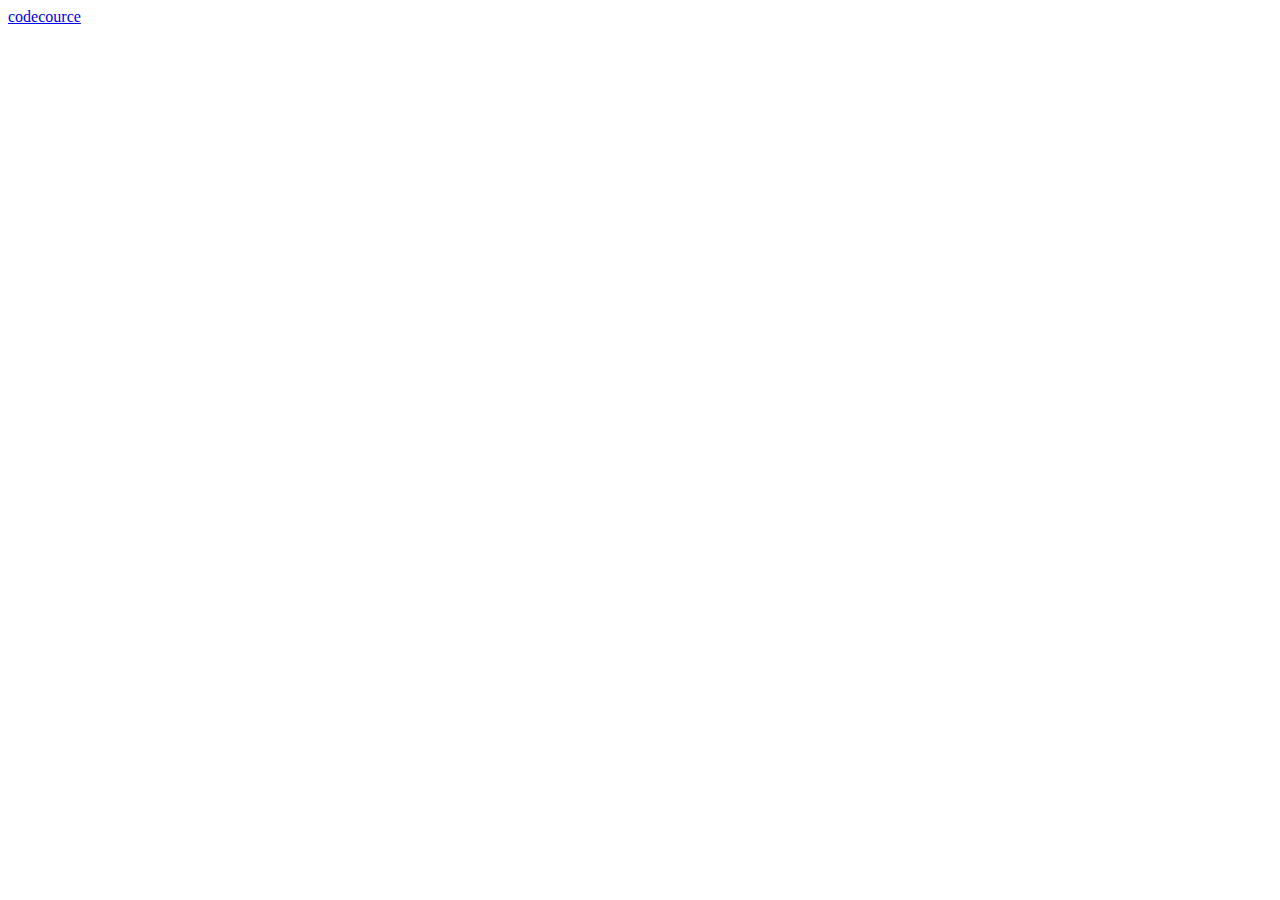
==== index.html @ 5fa41f90 "Create index.html" ====
<!DOCTYPE html>
<html lang="en">
<head>
    <meta charset="UTF-8">
    <meta name="viewport" content="width=device-width, initial-scale=1.0">
    <meta http-equiv="X-UA-Compatible" content="ie=edge">
    <title>Document</title>
</head>
<body>
    <a href="mw/codecource/index.html">codecource</a>
</body>
</html>
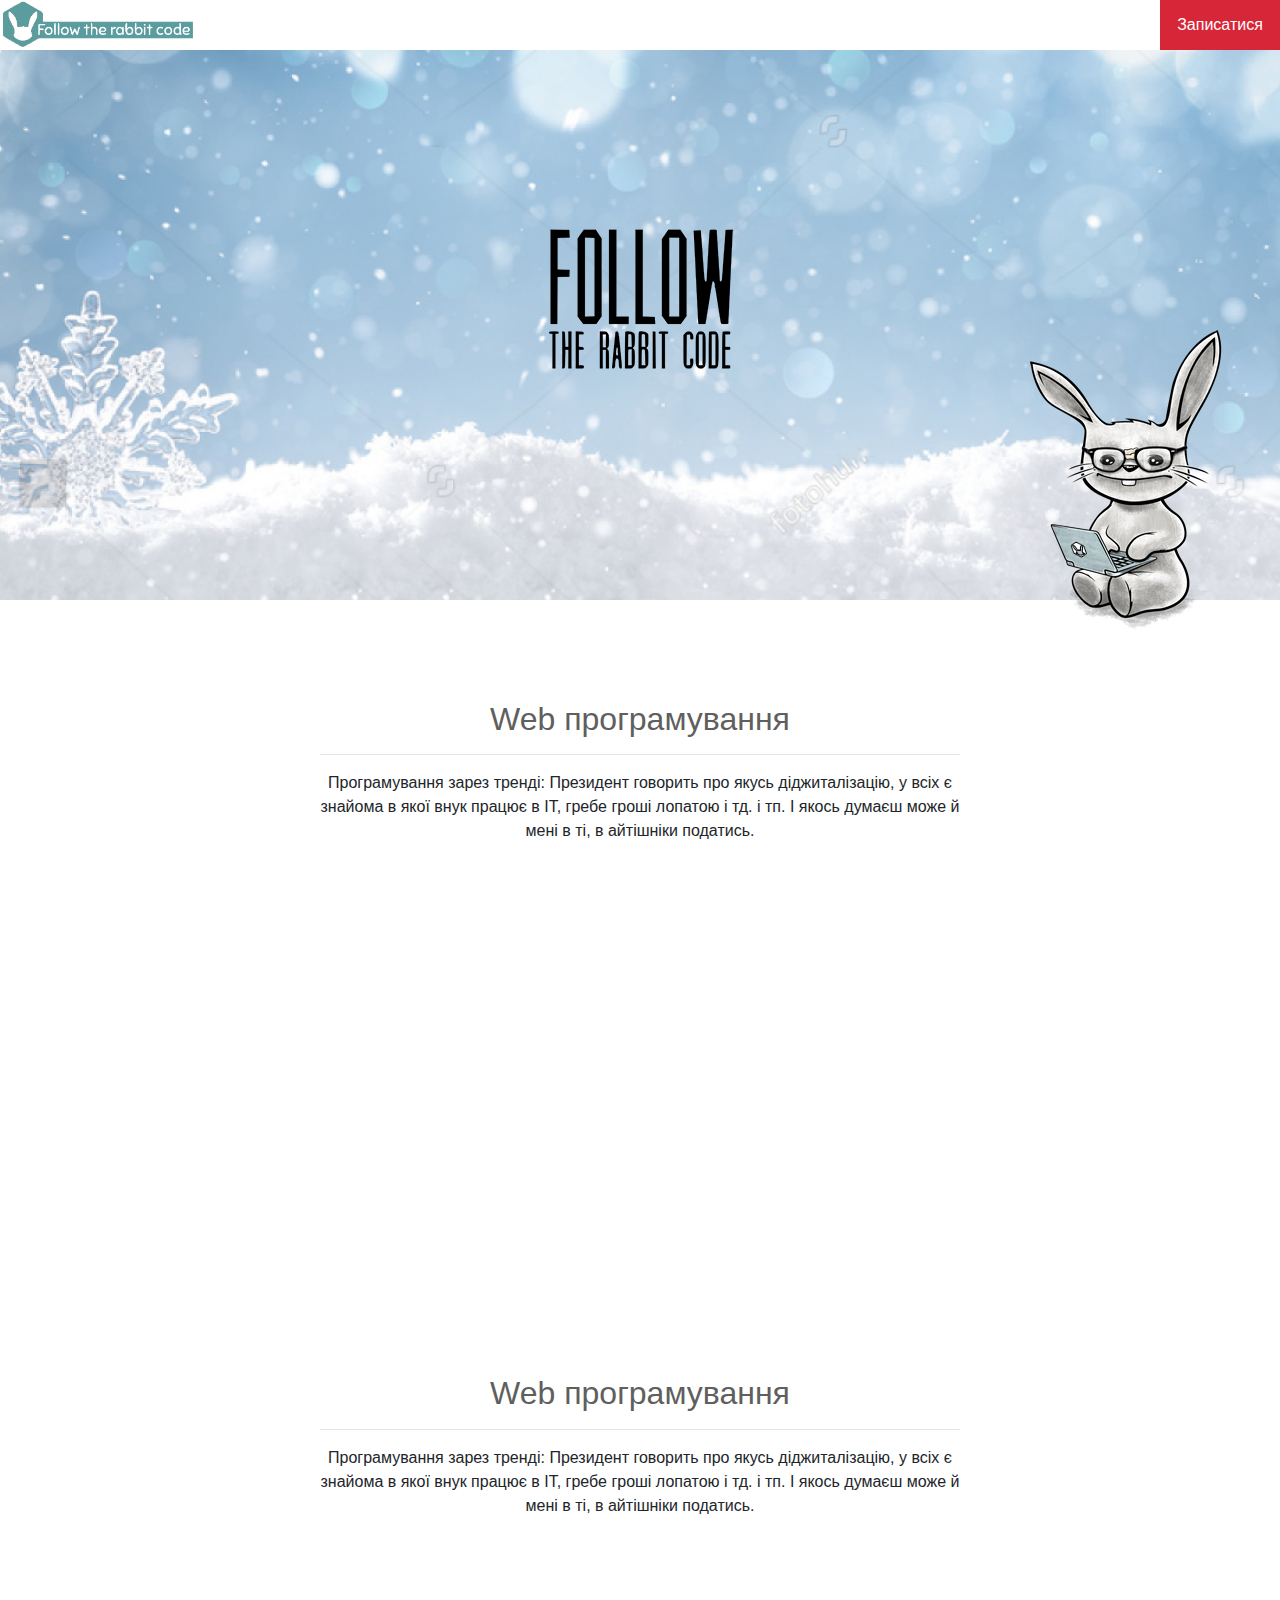
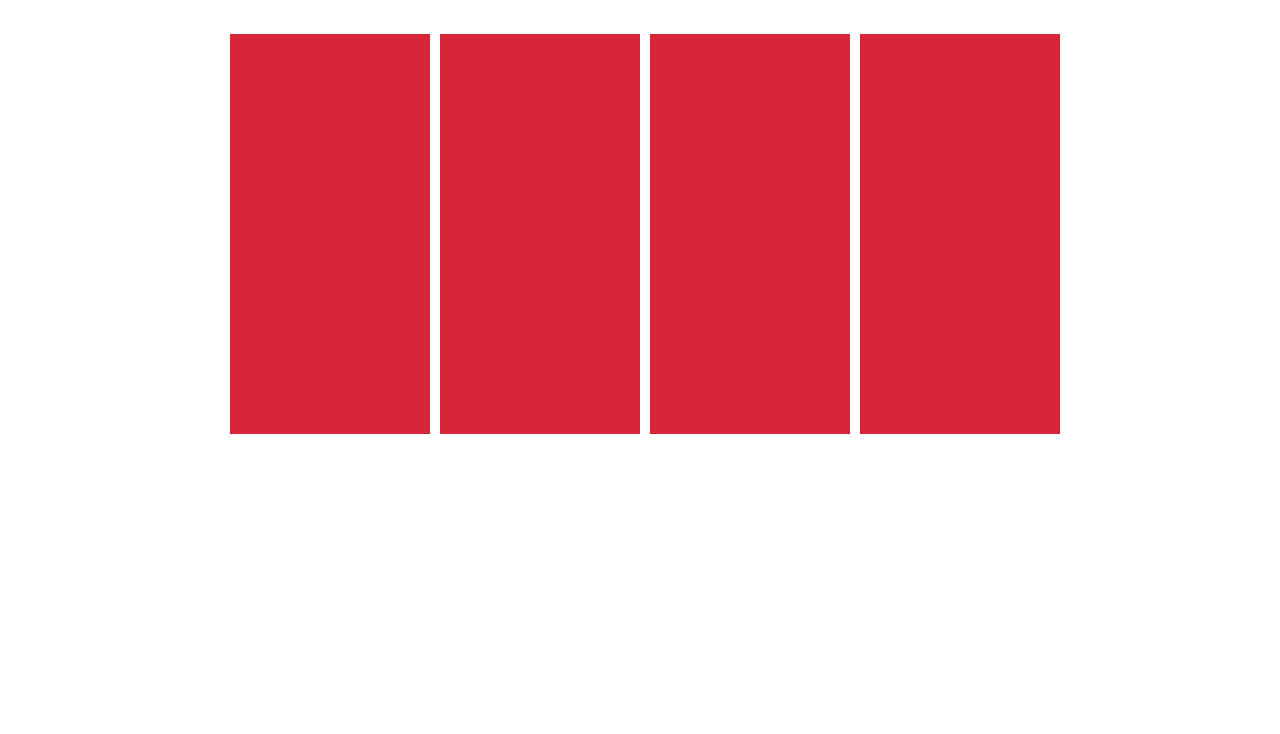
==== commit 95c446de: "innit app 2" ====
--- a/index.html
+++ b/index.html
@@ -1,12 +1,100 @@
 <!DOCTYPE html>
 <html lang="en">
 <head>
-    <meta charset="UTF-8">
-    <meta name="viewport" content="width=device-width, initial-scale=1.0">
+    <meta charset="UTF-8">    
+    <meta name="viewport" content="width=device-width, initial-scale=1, shrink-to-fit=no">
     <meta http-equiv="X-UA-Compatible" content="ie=edge">
-    <title>Document</title>
+    <link rel="stylesheet" href="./src/style.css">
+    <link rel="stylesheet" href="https://stackpath.bootstrapcdn.com/bootstrap/4.3.1/css/bootstrap.min.css" integrity="sha384-ggOyR0iXCbMQv3Xipma34MD+dH/1fQ784/j6cY/iJTQUOhcWr7x9JvoRxT2MZw1T" crossorigin="anonymous">
+
+    <title>Web programing</title>
 </head>
-<body>
-    <a href="mw/codecource/index.html">codecource</a>
-</body>
+    <body>
+        
+        <nav class="nav">
+            <div class="logo">
+                <img src="./src/img/logo_10.jpg" alt="">
+            </div>
+
+            <div class="r-button">
+                <div class="border_button">
+                    <div></div>
+                    <div><p>Записатися</p></div>
+                    <div></div>                
+                </div>
+            </div>
+        </nav>
+
+        <header class="top_banner">
+
+            <div class="logo_txt">
+            </div>
+
+            <div class="rabbit">                
+            </div>
+        </header>  
+                
+        <div class="text_baner">
+            <h2>Web програмування</h2>  
+            <hr>
+            <p>Програмування зарез тренді: Президент говорить про якусь діджиталізацію, у всіх є знайома в якої внук працює в IT, гребе гроші лопатою і тд. і тп. І якось думаєш може й мені в ті, в айтішніки податись.</p>
+        </div>
+
+        <div class="video_block">
+            <iframe width="560" height="315" src="https://www.youtube.com/embed/NOVaNe3jx6c" frameborder="0" allow="accelerometer; autoplay; encrypted-media; gyroscope; picture-in-picture" allowfullscreen></iframe>
+        </div>
+
+        <div class="text_baner">
+            <h2>Web програмування</h2>  
+            <hr>
+            <p>Програмування зарез тренді: Президент говорить про якусь діджиталізацію, у всіх є знайома в якої внук працює в IT, гребе гроші лопатою і тд. і тп. І якось думаєш може й мені в ті, в айтішніки податись.</p>
+        </div>
+
+        <div class="content_section">
+            <div class="block_skils">
+                <div>
+                    <img src="" alt="">
+                </div>
+                <div class="diskription">
+                    <p></p>
+                </div>             
+            </div>
+            <div class="block_skils">
+                <div>
+                    <img src="" alt="">
+                </div>
+                <div class="diskription">
+                    <p></p>
+                </div>             
+            </div>
+            <div class="block_skils">
+                <div>
+                    <img src="" alt="">
+                </div>
+                <div class="diskription">
+                    <p></p>
+                </div>             
+            </div>
+            <div class="block_skils">
+                <div>
+                    <img src="" alt="">
+                </div>
+                <div class="diskription">
+                    <p></p>
+                </div>             
+            </div>
+        </div>
+
+        <div class="content_block">
+
+        </div>
+
+       <iframe allowTransparency="true" style="min-height:300px; height:inherit; overflow:auto;" width="100%" id="contactform123" name="contactform123" marginwidth="0" marginheight="0" frameborder="0" src="//www.123formbuilder.com/my-contact-form-5208012.html"><p>Your browser does not support iframes. The contact form cannot be displayed. Please use another contact method (phone, fax etc)</p></iframe><!-- www.123formbuilder.com script ends here -->
+
+
+        <script src="https://code.jquery.com/jquery-3.3.1.slim.min.js" integrity="sha384-q8i/X+965DzO0rT7abK41JStQIAqVgRVzpbzo5smXKp4YfRvH+8abtTE1Pi6jizo" crossorigin="anonymous"></script>
+        <script src="https://cdnjs.cloudflare.com/ajax/libs/popper.js/1.14.7/umd/popper.min.js" integrity="sha384-UO2eT0CpHqdSJQ6hJty5KVphtPhzWj9WO1clHTMGa3JDZwrnQq4sF86dIHNDz0W1" crossorigin="anonymous"></script>
+        <script src="https://stackpath.bootstrapcdn.com/bootstrap/4.3.1/js/bootstrap.min.js" integrity="sha384-JjSmVgyd0p3pXB1rRibZUAYoIIy6OrQ6VrjIEaFf/nJGzIxFDsf4x0xIM+B07jRM" crossorigin="anonymous"></script>
+        <script src="src/script.js"></script>
+    </body>
 </html>--- a/src/style.css
+++ b/src/style.css
@@ -0,0 +1,137 @@
+body {
+    margin: 0;
+    padding: 0;
+    font-family: "Open Sans", sans-serif;
+}    
+
+
+/* navigation */
+.nav {
+    width: 100%;
+    position: absolute;
+    position: fixed;
+    height: 50px;
+    display: flex;
+    z-index: 999;
+    background: white;
+}
+.border_button{
+    display: flex;
+    flex-direction: column;
+    width: 100%;
+    float: right;
+    color: white;
+    height: 100%;
+    background-color: #D72638;
+    font-size: 16px;
+    max-width: 120px;
+    min-width: 120px;
+}
+.border_button div{
+    flex: 1;
+}
+.border_button p{
+    display: block;    
+    margin: 0 auto;
+    width: 100%;
+    text-align: center;
+ }
+.logo img{
+    height: 100%;
+}
+.logo{
+    flex: 1;   
+    height: 50px;
+}
+
+.r-button{
+    flex:1;
+}
+ 
+/* top_banner */
+.top_banner{    
+    position: relative;
+    height: 600px;
+    background-image: url(img/bg.jpg);
+    background-color: #a5c5dc;
+    background-size: auto 600px; /* contain робить картинку точно по роміру з блоком */
+    background-position: center top;
+    background-attachment: fixed; /*Фіксує зображення в блоці при прорутці*/
+    background-repeat: no-repeat;
+}
+
+
+.logo_txt{
+    width: 100%;
+    height: 200px;
+    background-image: url(img/logo_banner.png);
+    background-position: center;
+    background-repeat: no-repeat;
+    position: absolute;
+    top: 50%;
+    margin-top: -100px;
+}
+
+.rabbit{
+    width: 400px;
+    height: 500px;
+    background-image: url(img/programmer.png);
+    background-position: right bottom;
+    background-repeat: no-repeat;
+    position: absolute;
+    bottom: -30px;
+    right: 0;
+}
+
+
+
+
+
+
+
+
+
+
+.text_baner{
+    max-width: 640px;
+    padding: 100px 0;
+    margin: 0 auto;
+    text-align: center;
+    }
+
+h2  {
+    color: #605F5E;
+    width: 300;
+}
+
+
+
+.video_block{
+    max-width: 640px;
+    margin: 0 auto;
+}
+
+iframe{
+    display: block;
+    margin: 0 auto;
+}
+
+
+
+
+.content_section{
+    display: flex;
+    margin: 0 auto;
+    max-width: 840px;
+}
+
+
+.block_skils{
+    display: flex;
+    flex-direction: column;
+    width: 200px;
+    height: 400px;
+    margin-left: 10px; 
+    background-color: #D72638;
+}
+
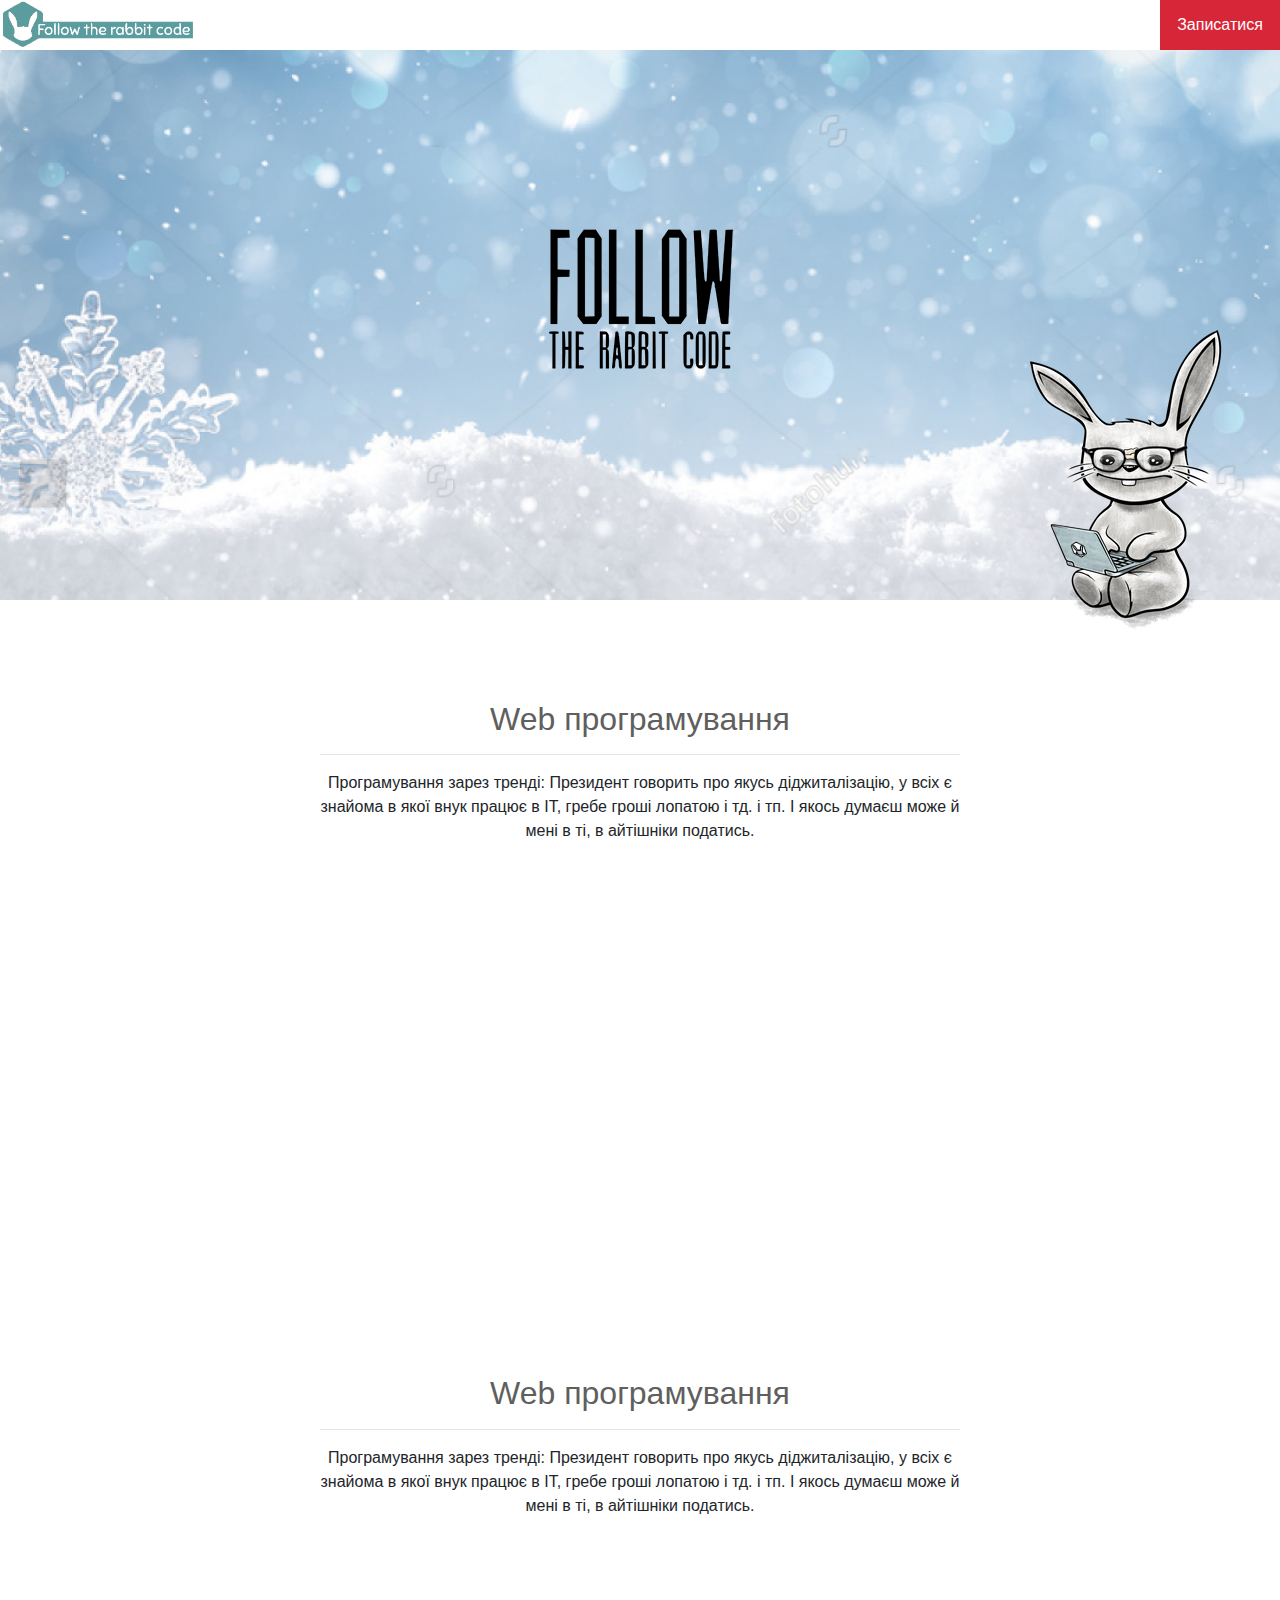
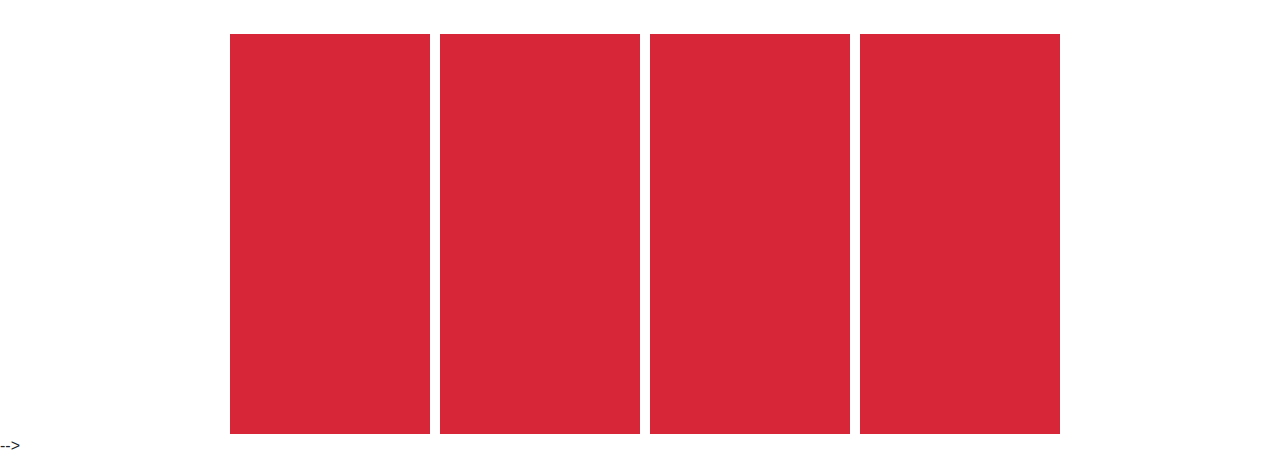
==== commit 960e437c: "marry crictmas poland" ====
--- a/index.html
+++ b/index.html
@@ -89,8 +89,8 @@
 
         </div>
 
-       <iframe allowTransparency="true" style="min-height:300px; height:inherit; overflow:auto;" width="100%" id="contactform123" name="contactform123" marginwidth="0" marginheight="0" frameborder="0" src="//www.123formbuilder.com/my-contact-form-5208012.html"><p>Your browser does not support iframes. The contact form cannot be displayed. Please use another contact method (phone, fax etc)</p></iframe><!-- www.123formbuilder.com script ends here -->
-
+       <!-- <iframe allowTransparency="true" style="min-height:300px; height:inherit; overflow:auto;" width="100%" id="contactform123" name="contactform123" marginwidth="0" marginheight="0" frameborder="0" src="//www.123formbuilder.com/my-contact-form-5208012.html"><p>Your browser does not support iframes. The contact form cannot be displayed. Please use another contact method (phone, fax etc)</p></iframe><!-- www.123formbuilder.com script ends here -->
+ -->
 
         <script src="https://code.jquery.com/jquery-3.3.1.slim.min.js" integrity="sha384-q8i/X+965DzO0rT7abK41JStQIAqVgRVzpbzo5smXKp4YfRvH+8abtTE1Pi6jizo" crossorigin="anonymous"></script>
         <script src="https://cdnjs.cloudflare.com/ajax/libs/popper.js/1.14.7/umd/popper.min.js" integrity="sha384-UO2eT0CpHqdSJQ6hJty5KVphtPhzWj9WO1clHTMGa3JDZwrnQq4sF86dIHNDz0W1" crossorigin="anonymous"></script>
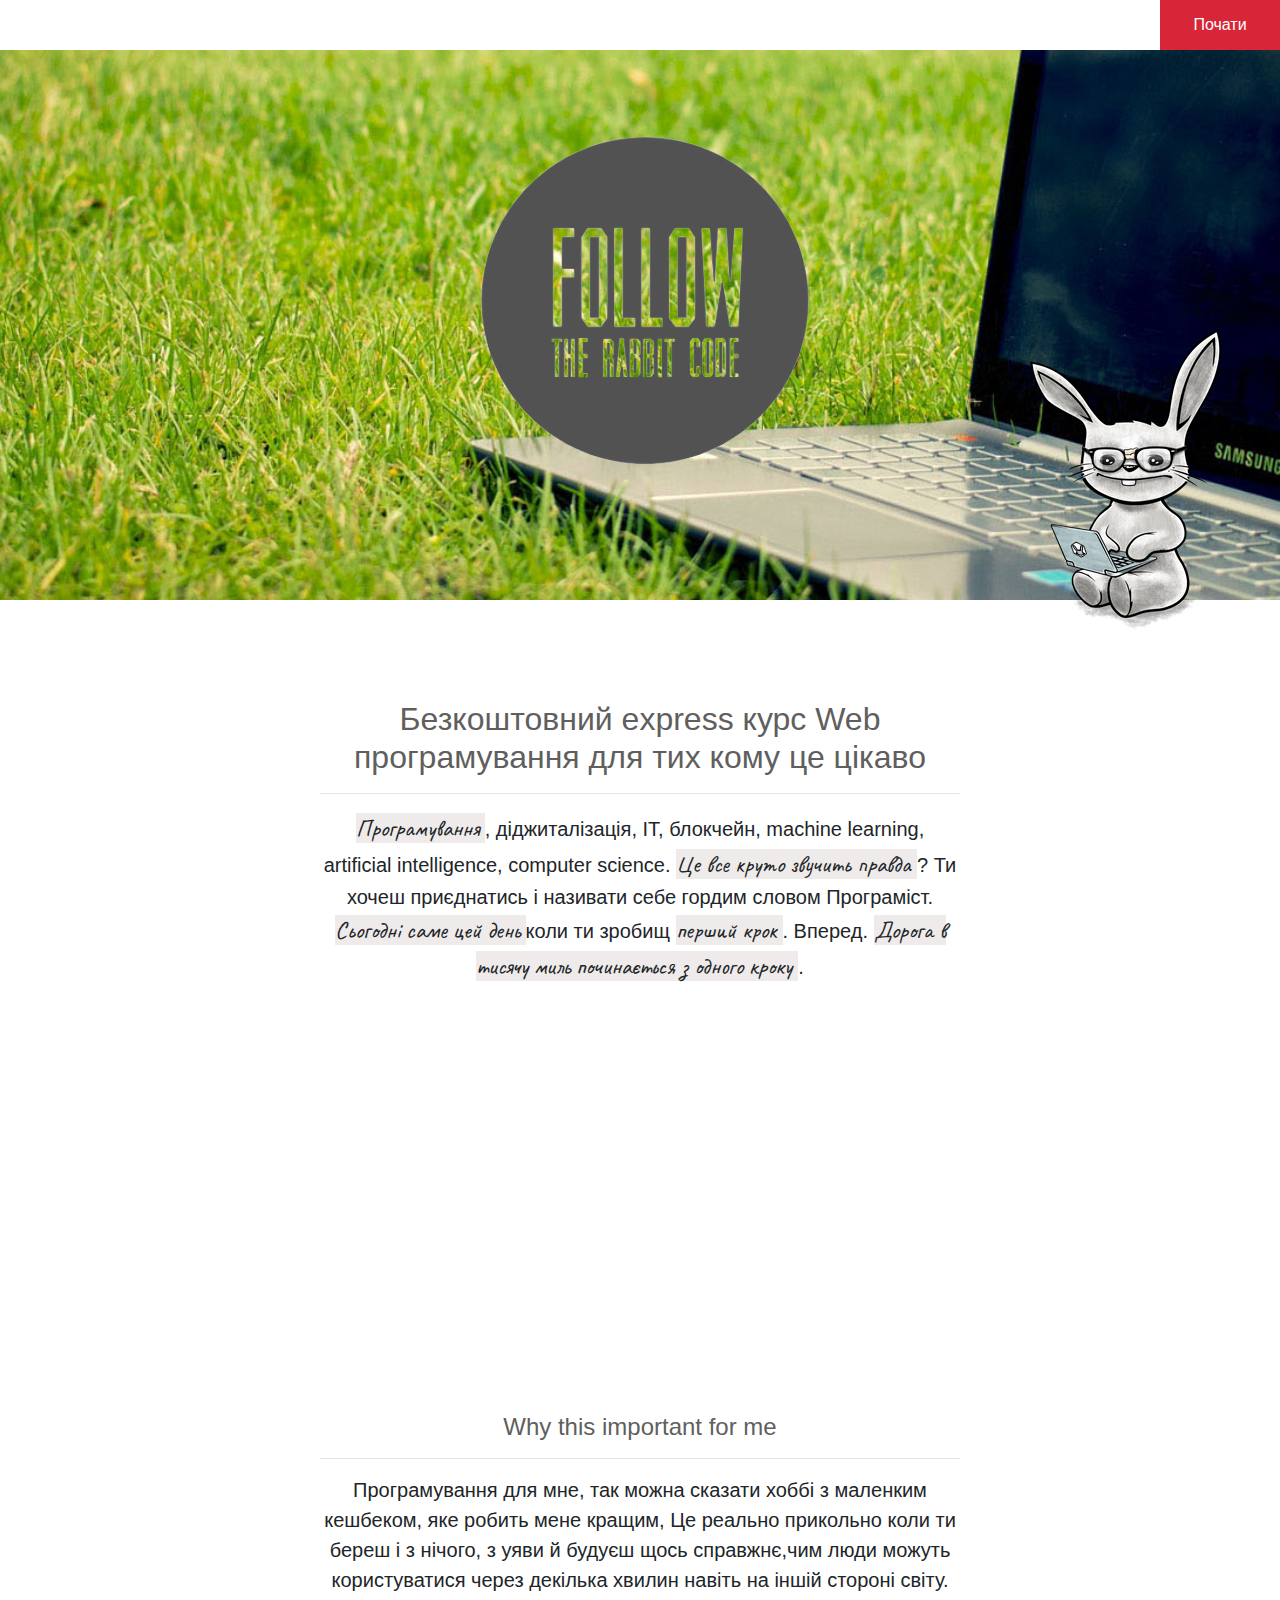
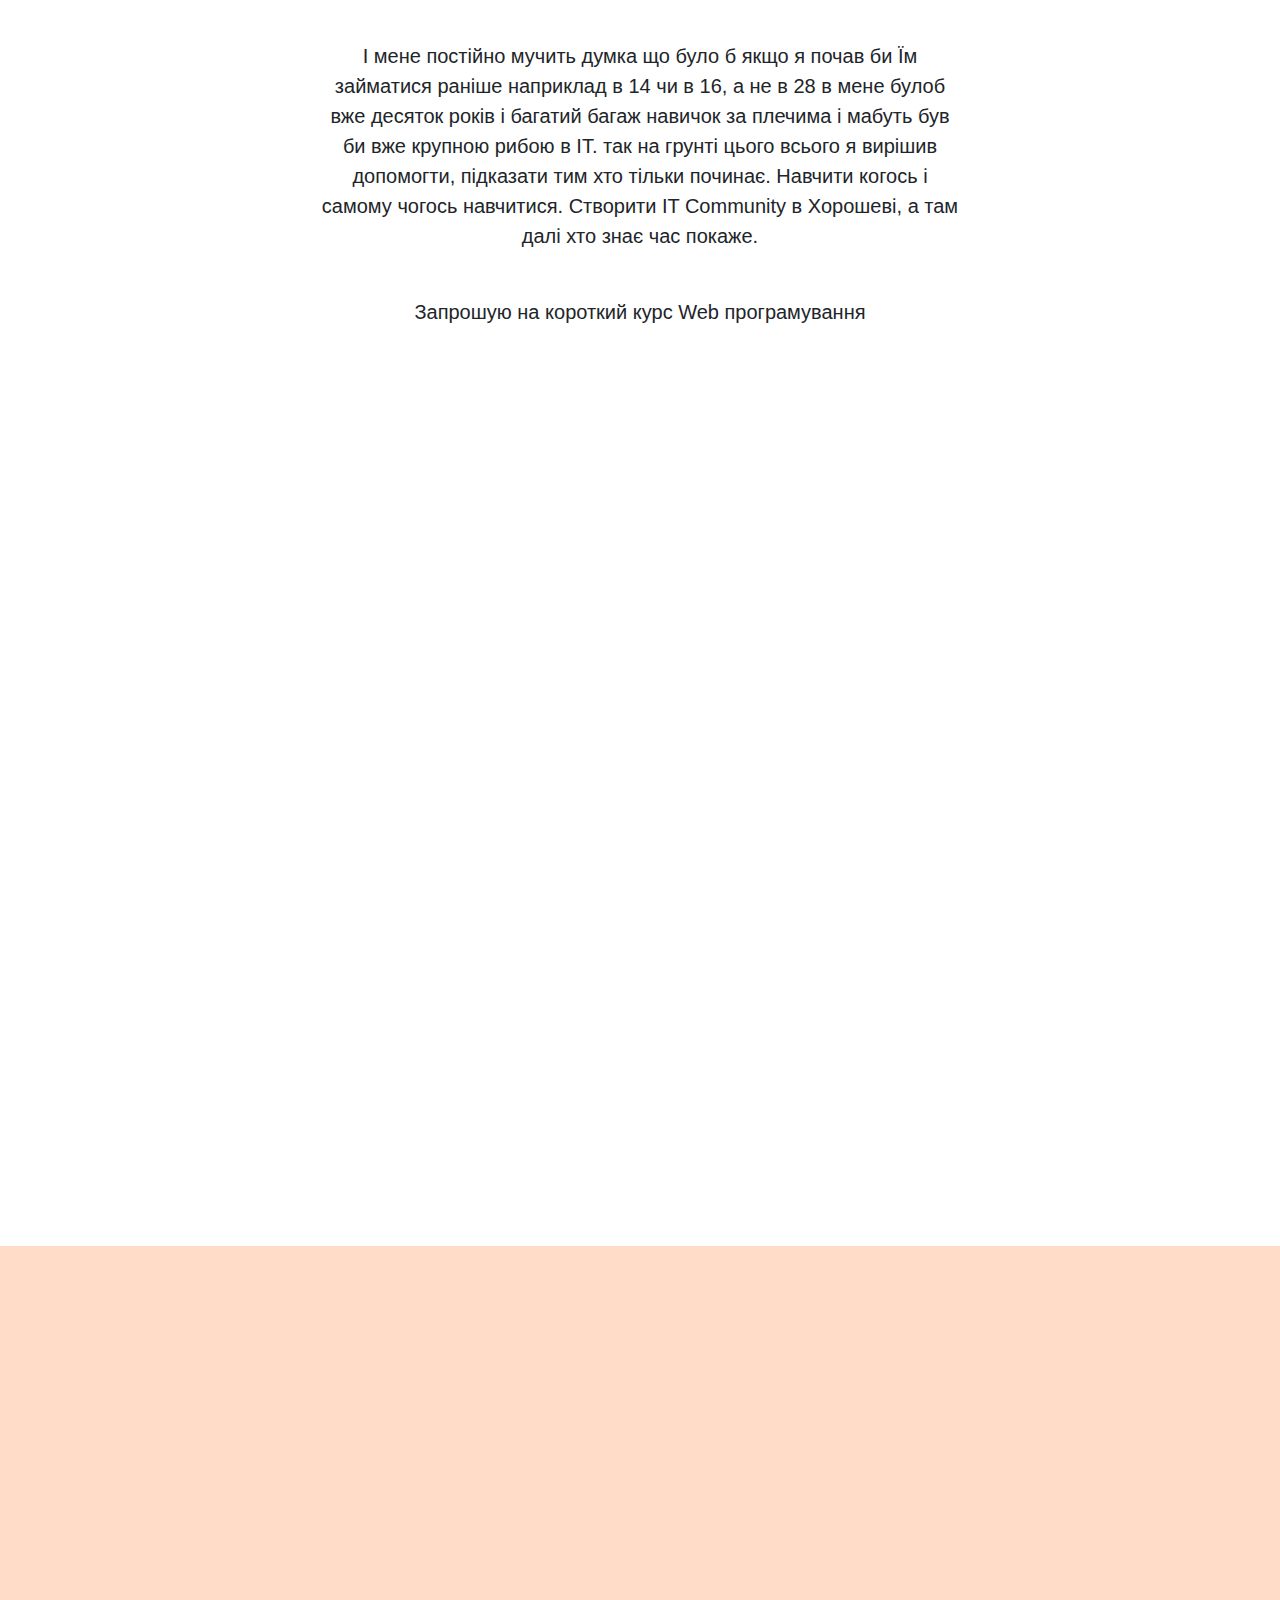
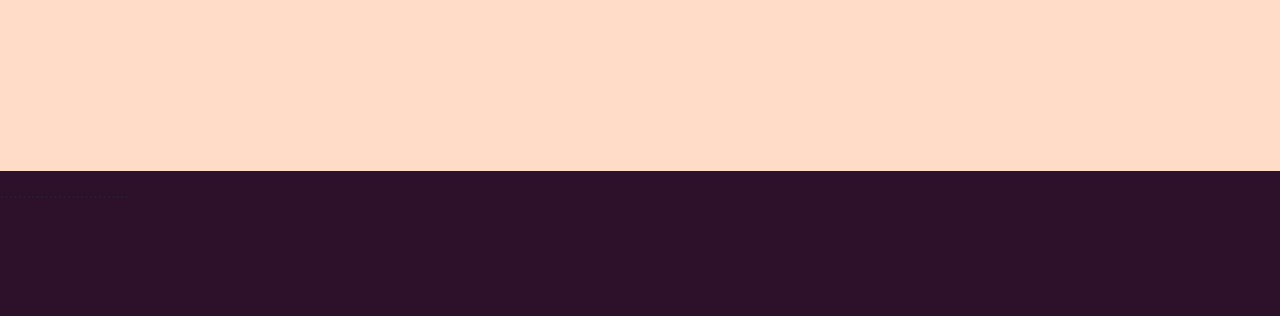
==== commit 7bfc7673: "06.01.2020" ====
--- a/index.html
+++ b/index.html
@@ -6,7 +6,8 @@
     <meta http-equiv="X-UA-Compatible" content="ie=edge">
     <link rel="stylesheet" href="./src/style.css">
     <link rel="stylesheet" href="https://stackpath.bootstrapcdn.com/bootstrap/4.3.1/css/bootstrap.min.css" integrity="sha384-ggOyR0iXCbMQv3Xipma34MD+dH/1fQ784/j6cY/iJTQUOhcWr7x9JvoRxT2MZw1T" crossorigin="anonymous">
-
+    <link href="https://fonts.googleapis.com/css?family=Caveat&display=swap" rel="stylesheet">
+    
     <title>Web programing</title>
 </head>
     <body>
@@ -19,78 +20,182 @@
             <div class="r-button">
                 <div class="border_button">
                     <div></div>
-                    <div><p>Записатися</p></div>
+                    <div><p>Почати</p></div>
                     <div></div>                
                 </div>
             </div>
         </nav>
 
         <header class="top_banner">
-
             <div class="logo_txt">
             </div>
-
+        </header> 
+
+        <div class="top_banner2">
             <div class="rabbit">                
             </div>
-        </header>  
+        </div>
+        
                 
         <div class="text_baner">
-            <h2>Web програмування</h2>  
-            <hr>
-            <p>Програмування зарез тренді: Президент говорить про якусь діджиталізацію, у всіх є знайома в якої внук працює в IT, гребе гроші лопатою і тд. і тп. І якось думаєш може й мені в ті, в айтішніки податись.</p>
-        </div>
-
-        <div class="video_block">
-            <iframe width="560" height="315" src="https://www.youtube.com/embed/NOVaNe3jx6c" frameborder="0" allow="accelerometer; autoplay; encrypted-media; gyroscope; picture-in-picture" allowfullscreen></iframe>
-        </div>
-
-        <div class="text_baner">
-            <h2>Web програмування</h2>  
-            <hr>
-            <p>Програмування зарез тренді: Президент говорить про якусь діджиталізацію, у всіх є знайома в якої внук працює в IT, гребе гроші лопатою і тд. і тп. І якось думаєш може й мені в ті, в айтішніки податись.</p>
-        </div>
-
-        <div class="content_section">
-            <div class="block_skils">
-                <div>
-                    <img src="" alt="">
-                </div>
-                <div class="diskription">
-                    <p></p>
-                </div>             
-            </div>
-            <div class="block_skils">
-                <div>
-                    <img src="" alt="">
-                </div>
-                <div class="diskription">
-                    <p></p>
-                </div>             
-            </div>
-            <div class="block_skils">
-                <div>
-                    <img src="" alt="">
-                </div>
-                <div class="diskription">
-                    <p></p>
-                </div>             
-            </div>
-            <div class="block_skils">
-                <div>
-                    <img src="" alt="">
-                </div>
-                <div class="diskription">
-                    <p></p>
-                </div>             
-            </div>
-        </div>
-
-        <div class="content_block">
-
-        </div>
-
-       <!-- <iframe allowTransparency="true" style="min-height:300px; height:inherit; overflow:auto;" width="100%" id="contactform123" name="contactform123" marginwidth="0" marginheight="0" frameborder="0" src="//www.123formbuilder.com/my-contact-form-5208012.html"><p>Your browser does not support iframes. The contact form cannot be displayed. Please use another contact method (phone, fax etc)</p></iframe><!-- www.123formbuilder.com script ends here -->
- -->
+            <div class="part_1">
+                <h2>Безкоштовний express курс Web програмування для тих кому це цікаво</h2>  
+                <hr>
+                <p><span> Програмування </span>, діджиталізація, IT, блокчейн, machine learning, artificial intelligence, computer science. <span> Це все круто звучить правда </span>? Ти хочеш приєднатись і називати себе гордим словом Програміст. <span> Сьогодні саме цей день </span> коли ти зробищ <span> перший крок </span>. Вперед. <span> Дорога в тисячу миль починається з одного кроку </span>.</p>
+                <br>
+
+                <iframe width="560" height="315" src="https://www.youtube.com/embed/NOVaNe3jx6c" frameborder="0" allow="accelerometer; autoplay; encrypted-media; gyroscope; picture-in-picture" allowfullscreen></iframe>
+            </div>
+
+            <div class="part_2">
+                <br> 
+                <br>
+                <h4>Why this important for me</h4>
+                <hr>
+                <p>Програмування для мне, так можна сказати хоббі з маленким кешбеком, яке робить мене кращим, Це реально прикольно коли ти береш і з нічого, з уяви й будуєш щось справжнє,чим люди можуть користуватися через декілька хвилин навіть на іншій стороні світу.</p>
+                <br>
+                <p> І мене постійно мучить думка що було б якщо я почав би Їм займатися раніше наприклад в 14 чи в 16, а не в 28 в мене булоб вже десяток років  і багатий багаж навичок за плечима і мабуть був би вже крупною рибою в IT. так на грунті цього всього я вирішив допомогти, підказати тим хто тільки починає. Навчити когось і самому чогось навчитися. Створити IT Community в Хорошеві, а там далі хто знає час покаже.</p>
+                <br>
+                <p class="welkom_to_cource">Запрошую на короткий курс Web програмування</p>
+            </div>
+
+        </div>
+
+
+
+
+
+        <div class="content_section cs1">
+            <div class="block_skils bs1">
+                <div>
+                    <img src="src/img/html.svg" alt="">
+                </div>
+                <div class="dskr">
+                    <h4>HTML</h4>
+                    
+                    <hr>
+                    <p>Cтандартна мова розмітки документів в Всесвітній мережі</p>
+                </div>             
+            </div>
+            <div class="block_skils bs2">
+                <div>
+                    <img src="src/img/css.svg" alt="">
+                </div>
+                <div class="dskr">
+                    <h4>CSS</h4>
+                    <hr>
+                    <p>язык описания внешнего вида документа</p>
+                </div>             
+            </div>
+            <div class="block_skils bs3">
+                <div>
+                    <img src="src/img/js.svg" alt="">
+                </div>
+                <div class="dskr">
+                    <h4>Java Script</h4>
+                    <hr>
+                    <p>Мова веб програмування</p>
+                </div>             
+            </div>
+            
+            <div class="block_skils bs4">
+                <div>
+                    <img src="src/img/git.svg" alt="">
+                </div>
+                <div class="dskr">
+                    <h4>GIT</h4>
+                    <hr>
+                    <p>Найбільший веб сервіс для хостінгу IT проектів та їх сувмісної розробки.</p>
+                </div>             
+            </div>
+        </div>
+
+        <div class="content_section cs2">
+            <div class="block_skils bs5">
+                <div>
+                    <img src="src/img/butstrap.svg" alt="">
+                </div>
+                <div class="dskr">
+                    <h4>Bootstrap</h4>
+                    <hr>
+                    <p>Набір шаблонів для створення веб-додатків та сайтів</p>
+                </div>             
+            </div>
+            <div class="block_skils bs6">
+                <div>
+                    <img src="src/img/angular.svg" alt="">
+                </div>
+                <div class="dskr">
+                    <h4>Angular</h4>
+                    <hr>
+                    <p>Відкрита платформа для розробки веб-додатків</p>
+                </div>             
+            </div>
+            <div class="block_skils bs7">
+                <div>
+                    <img src="src/img/noda.svg" alt="">
+                </div>
+                <div class="dskr">
+                    <h4>Node</h4>
+                    <hr>
+                    <p>програмна платформа перетворюча JavaScript в мову суспілного назначення</p>
+                </div>             
+            </div>
+            <div class="block_skils bs8">
+                <div>
+                    <img src="src/img/rails.svg" alt="">
+                </div>
+                <div class="dskr">
+                    <h4>Ruby on Rails</h4>
+                    <hr>
+                    <p>фреймворк, написяний на мові Ruby для створення back-end для веб-додатків</p>
+                </div>             
+            </div>
+        </div>
+<br>
+<br>
+
+
+       <!-- <iframe allowTransparency="true" style="min-height:300px; height:inherit; overflow:auto;" width="100%" id="contactform123" name="contactform123" marginwidth="0" marginheight="0" frameborder="0" src="//www.123formbuilder.com/my-contact-form-5208012.html"><p>Your browser does not support iframes. The contact form cannot be displayed. Please use another contact method (phone, fax etc)</p></iframe>www.123formbuilder.com script ends here
+        -->
+       
+    
+
+
+
+    <footer class="footer">
+        <div class="pre_paralax">
+        </div>
+ 
+        <div class="parallax">
+           
+            <div class="parallax__layer__0">
+            </div>
+           
+            <div class="parallax__layer__1">
+            </div>
+           
+            <div class="parallax__layer__2">
+            </div>
+           
+            <div class="parallax__layer__3">
+            </div>
+            
+            <div class="parallax__layer__4">
+            </div>
+            
+            <div class="parallax__layer__5">
+            </div>
+           
+            <div class="parallax__layer__6">
+            </div>
+            
+            <div class="cover_paralax">               
+            </div>    
+        </div>
+        <div class="flag">.............................</div>
+    </footer>
+
 
         <script src="https://code.jquery.com/jquery-3.3.1.slim.min.js" integrity="sha384-q8i/X+965DzO0rT7abK41JStQIAqVgRVzpbzo5smXKp4YfRvH+8abtTE1Pi6jizo" crossorigin="anonymous"></script>
         <script src="https://cdnjs.cloudflare.com/ajax/libs/popper.js/1.14.7/umd/popper.min.js" integrity="sha384-UO2eT0CpHqdSJQ6hJty5KVphtPhzWj9WO1clHTMGa3JDZwrnQq4sF86dIHNDz0W1" crossorigin="anonymous"></script>
--- a/src/style.css
+++ b/src/style.css
@@ -1,12 +1,15 @@
 body {
-    margin: 0;
+    margin: 0px 7px 0px;
     padding: 0;
     font-family: "Open Sans", sans-serif;
+    width: 100%;
 }    
 
 
 /* navigation */
-.nav {
+nav {
+    opacity: 1;
+    transition: all 1s;
     width: 100%;
     position: absolute;
     position: fixed;
@@ -48,28 +51,43 @@
     flex:1;
 }
  
+
+
+
 /* top_banner */
 .top_banner{    
     position: relative;
     height: 600px;
     background-image: url(img/bg.jpg);
-    background-color: #a5c5dc;
     background-size: auto 600px; /* contain робить картинку точно по роміру з блоком */
     background-position: center top;
     background-attachment: fixed; /*Фіксує зображення в блоці при прорутці*/
     background-repeat: no-repeat;
+    overflow: hidden;
+    z-index: -1;
+}
+.top_banner2{    
+    position: relative;
+    height: 600px;
+    background-size: auto 600px; /* contain робить картинку точно по роміру з блоком */
+    background-position: center top;
+    background-attachment: fixed; /*Фіксує зображення в блоці при прорутці*/
+    background-repeat: no-repeat;
+    z-index: 1;
+    margin-top: -600px;
+    
 }
 
 
 .logo_txt{
     width: 100%;
-    height: 200px;
+    height: 350px;
     background-image: url(img/logo_banner.png);
     background-position: center;
     background-repeat: no-repeat;
     position: absolute;
     top: 50%;
-    margin-top: -100px;
+    margin-top: -175px;
 }
 
 .rabbit{
@@ -97,11 +115,19 @@
     padding: 100px 0;
     margin: 0 auto;
     text-align: center;
+    font-size: 20px;
     }
 
 h2  {
     color: #605F5E;
-    width: 300;
+    width: 100;
+}
+
+.text_baner span{
+    font-family: 'Caveat', cursive;
+    font-size: 24px;
+    /* color: aliceblue; */
+    background:  #eeebea;
 }
 
 
@@ -111,7 +137,7 @@
     margin: 0 auto;
 }
 
-iframe{
+.video_block iframe{
     display: block;
     margin: 0 auto;
 }
@@ -122,16 +148,163 @@
 .content_section{
     display: flex;
     margin: 0 auto;
-    max-width: 840px;
-}
-
-
+    max-width: 1060px;
+    flex-wrap: wrap;
+    justify-content: center;
+    
+}
+
+
+
+
+/* -----------------block scils------------------ */
 .block_skils{
+    position: relative;
     display: flex;
     flex-direction: column;
-    width: 200px;
-    height: 400px;
-    margin-left: 10px; 
-    background-color: #D72638;
-}
-
+    width: 250px;
+    height: 350px;
+    margin-left: 15px;
+    margin-top: 25px;
+    box-shadow: 0px 3px 5px rgba(0, 0, 0, .25);
+    opacity: 0;  
+    transform: translateX(-20px);
+    transition: all 0.3s ease-in-out;
+}
+
+.block_skils div :first-child{
+    width: 100%;
+}
+
+.block_skils img{
+    width: 250px;
+    margin-bottom: 5px;
+}
+
+.block_skils .dskr{
+    margin: 10 10 10 10;
+    width: 100%;
+    height: 100%;
+    background: white;
+}
+
+.block_skils .dskr p{
+    text-align: center;
+    display: block;
+    width: 210px;
+    margin: 0 auto;
+}
+
+h4  {
+    color: #605F5E;
+    width: 40;
+    text-align: center;
+}
+
+.is-showing{
+    opacity: 1;
+    transform: translateX(0px);
+}
+
+/* ---------------------------------- */
+
+.pre_paralax{
+    background-color: #FEDCC8;
+    height: 80px;
+}
+
+.parallax{
+    position: relative;
+    height: 455px;
+    z-index: 1;
+    background-color: #FEDCC8;
+}
+
+.parallax div{
+    z-index: 1;
+    position: absolute;
+    background-position: center;
+    background-repeat: no-repeat; 
+    width: 100%;
+    height: 455px;
+    bottom: 0;
+}
+
+.parallax__layer__0{
+    background-image: url(https://github.com/samdbeckham/blog/blob/master/dev/_assets/images/articles/firewatch/layer_0.png?raw=true);  
+}
+
+.parallax__layer__1{
+    background-image: url(https://github.com/samdbeckham/blog/blob/master/dev/_assets/images/articles/firewatch/layer_1.png?raw=true);  
+}
+
+.parallax__layer__2{
+    background-image: url(https://github.com/samdbeckham/blog/blob/master/dev/_assets/images/articles/firewatch/layer_2.png?raw=true);  
+}
+
+.parallax__layer__3{
+    background-image: url(https://github.com/samdbeckham/blog/blob/master/dev/_assets/images/articles/firewatch/layer_3.png?raw=true);  
+}
+
+.parallax__layer__4{
+    background-image: url(https://github.com/samdbeckham/blog/blob/master/dev/_assets/images/articles/firewatch/layer_4.png?raw=true);  
+}
+
+.parallax__layer__5{
+    background-image: url(https://github.com/samdbeckham/blog/blob/master/dev/_assets/images/articles/firewatch/layer_5.png?raw=true);  
+}
+
+.parallax__layer__6{
+    background-image: url(https://github.com/samdbeckham/blog/blob/master/dev/_assets/images/articles/firewatch/layer_6.png?raw=true);  
+    position: absolute;
+    top: 0;
+}
+
+.parallax .cover_paralax{
+    width: 100%;
+    height: 10px;
+    background: #2d112d;    
+}
+
+.flag{
+    background: #2d112b;
+    height: 100px;
+    position: relative;
+    top: -50;
+}
+footer {
+    width: 100%;
+    height: 350px;
+    z-index: 100;
+    margin-top: 5px;
+}
+
+.hiden_nav{
+    opacity: 0;
+    transition: all 1s;    
+}
+
+@media screen and (max-width: 768px) {
+
+    iframe{
+        width: 350px;
+        height: 197px;
+    }
+
+    .text_baner{
+        max-width: 90%;       
+        font-size: 15px;
+    }
+    
+    h2  {
+        color: #605F5E;
+        width: 100;
+    }
+    
+    .text_baner span{
+        font-size: 18px;
+    }
+  
+}
+
+
